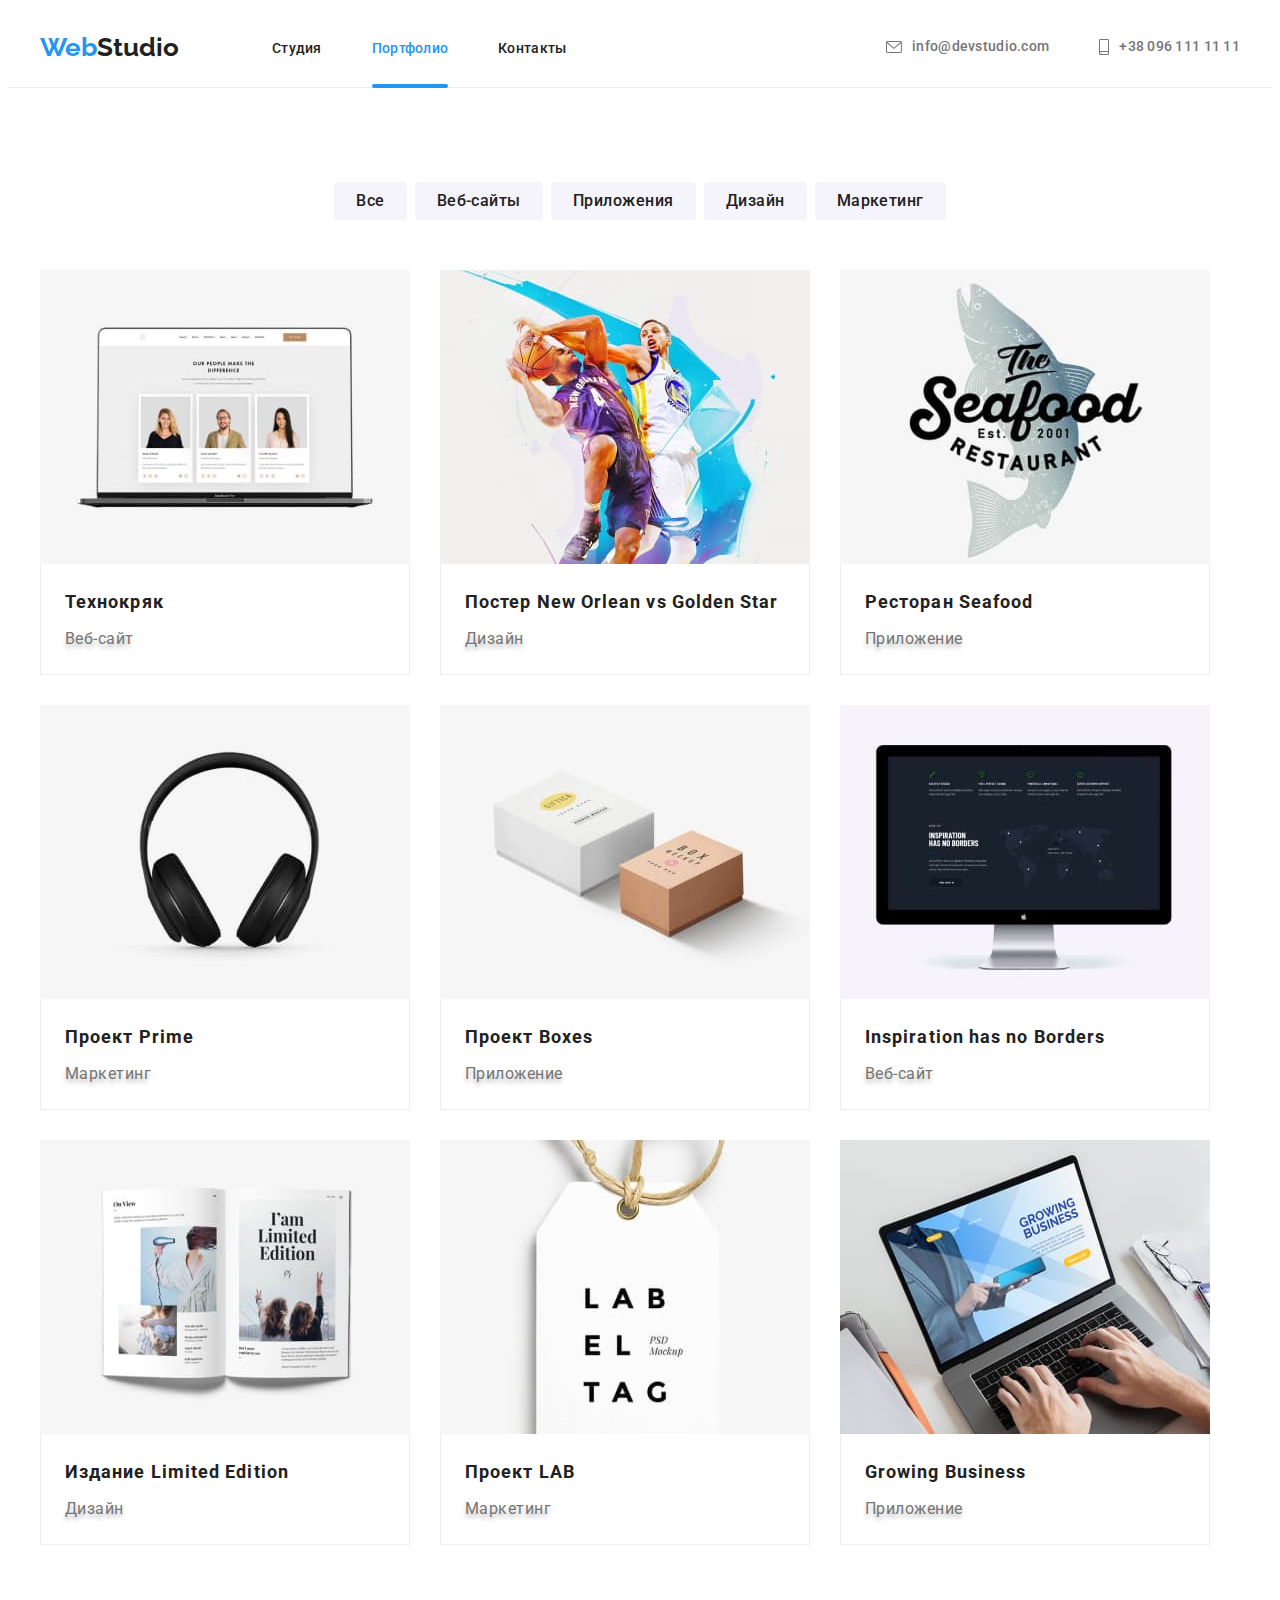
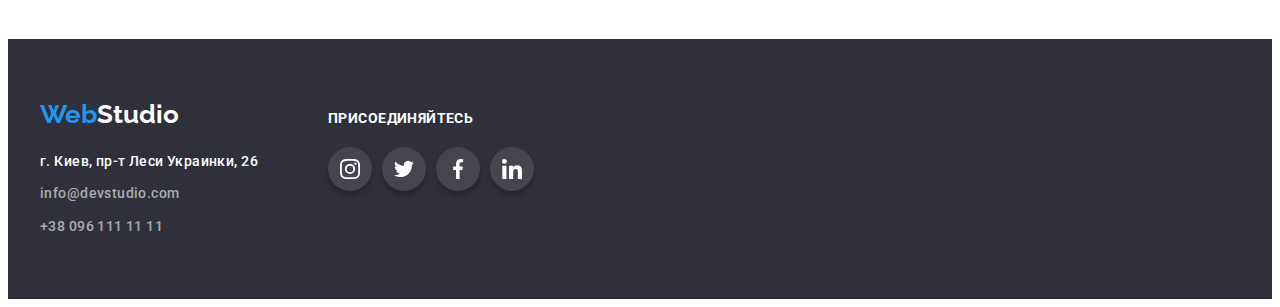
==== porfolio.html @ 0362a979 "add files from 5 repository" ====
<!DOCTYPE html>
<html lang="ru">
  <head>
    <meta charset="UTF-8" />
    <meta http-equiv="X-UA-Compatible" content="IE=edge" />
    <meta name="viewport" content="width=device-width, initial-scale=1.0" />
    <title>Home Work 5</title>
    <link rel="preconnect" href="https://fonts.googleapis.com" />
    <link rel="preconnect" href="https://fonts.gstatic.com" crossorigin />
    <link
      href="https://fonts.googleapis.com/css2?family=Raleway:wght@700&family=Roboto:wght@400;500;700;900&display=swap"
      rel="stylesheet"
    />
    <link
      rel="stylesheet"
      href="https://cdnjs.cloudflare.com/ajax/libs/modern-normalize/1.1.0/modern-normalize.min.css"
      integrity="sha512-wpPYUAdjBVSE4KJnH1VR1HeZfpl1ub8YT/NKx4PuQ5NmX2tKuGu6U/JRp5y+Y8XG2tV+wKQpNHVUX03MfMFn9Q=="
      crossorigin="anonymous"
      referrerpolicy="no-referrer"
    />
    <link rel="stylesheet" href="./css/styles.css" />
  </head>
  <body>
    <header class="header">
      <div class="container">
        <div class="flex-container">
          <a href="" class="header-logo"><span class="logo-span">Web</span>Studio</a>
          <nav>
            <ul class="marker-list header-list">
              <li class="item"><a class="nav-link" href="./index.html">Студия</a></li>
              <li class="item"><a class="nav-link current" href="">Портфолио</a></li>
              <li class="item"><a class="nav-link" href="">Контакты</a></li>
            </ul>
          </nav>
          <ul class="marker-list header-list-contact">
            <li class="contact-item">
              <a class="contact-link" href="mailto:info@devstudio.com">
                <svg class="icon-header-mail" width="16" height="12">
                  <use href="./images/symbol-defs.svg#header-icon1"></use></svg
                >info@devstudio.com</a
              >
            </li>
            <li class="contact-item">
              <a class="contact-link" href="tel:+380961111111">
                <svg class="icon-header-mail" width="10" height="16">
                  <use href="./images/symbol-defs.svg#header-icon2"></use>
                </svg>
                +38 096 111 11 11
              </a>
            </li>
          </ul>
        </div>
      </div>
    </header>
    <main>
      <section class="section-portfolio">
        <div class="container">
          <h1 class="visually-hidden">Наши проекты</h1>
          <ul class="marker-list btn-list">
            <li class="item"><button class="button-portfolio" type="button">Все</button></li>
            <li class="item"><button class="button-portfolio" type="button">Веб-сайты</button></li>
            <li class="item"><button class="button-portfolio" type="button">Приложения</button></li>
            <li class="item"><button class="button-portfolio" type="button">Дизайн</button></li>
            <li class="item"><button class="button-portfolio" type="button">Маркетинг</button></li>
          </ul>
          <ul class="marker-list cards-list">
            <li class="item">
              <a href="" class="link-img">
                <div class="img-wrapper">
                  <img src="./images/projects-img1.jpg" alt="Технокряк" width="370" height="294" />
                  <p class="overlay">
                    Технокряк это современная площадка распространения коронавируса. Компании
                    используют эту платформу для цифрового шпионажа и атак на защищённые сервера
                    конкурентов.
                  </p>
                </div>
                <div class="text-card">
                  <h2 class="portfolio-title">Технокряк</h2>
                  <p class="text-services">Веб-сайт</p>
                </div>
              </a>
            </li>

            <li class="item">
              <a href="" class="link-img">
                <div class="img-wrapper">
                  <img
                    src="./images/projects-img2.jpg"
                    alt="Постер New Orlean vs Golden Star"
                    width="370"
                    height="294"
                  />
                  <p class="overlay">
                    Технокряк это современная площадка распространения коронавируса. Компании
                    используют эту платформу для цифрового шпионажа и атак на защищённые сервера
                    конкурентов.
                  </p>
                </div>
                <div class="text-card">
                  <h2 class="portfolio-title">
                    Постер <span lang="en">New Orlean vs Golden Star</span>
                  </h2>
                  <p class="text-services">Дизайн</p>
                </div>
              </a>
            </li>

            <li class="item">
              <a href="" class="link-img">
                <div class="img-wrapper">
                  <img
                    src="./images/projects-img3.jpg"
                    alt="Ресторан Seafood"
                    width="370"
                    height="294"
                  />
                  <p class="overlay">
                    Технокряк это современная площадка распространения коронавируса. Компании
                    используют эту платформу для цифрового шпионажа и атак на защищённые сервера
                    конкурентов.
                  </p>
                </div>
                <div class="text-card">
                  <h2 class="portfolio-title">Ресторан <span lang="en">Seafood</span></h2>
                  <p class="text-services">Приложение</p>
                </div>
              </a>
            </li>

            <li class="item">
              <a href="" class="link-img">
                <div class="img-wrapper">
                  <img
                    src="./images/projects-img4.jpg"
                    alt="Проект Prime"
                    width="370"
                    height="294"
                  />
                  <p class="overlay">
                    Технокряк это современная площадка распространения коронавируса. Компании
                    используют эту платформу для цифрового шпионажа и атак на защищённые сервера
                    конкурентов.
                  </p>
                </div>
                <div class="text-card">
                  <h2 class="portfolio-title">Проект <span lang="en">Prime</span></h2>
                  <p class="text-services">Маркетинг</p>
                </div>
              </a>
            </li>

            <li class="item">
              <a href="" class="link-img">
                <div class="img-wrapper">
                  <img
                    src="./images/projects-img5.jpg"
                    alt="Проект Boxes"
                    width="370"
                    height="294"
                  />
                  <p class="overlay">
                    Технокряк это современная площадка распространения коронавируса. Компании
                    используют эту платформу для цифрового шпионажа и атак на защищённые сервера
                    конкурентов.
                  </p>
                </div>

                <div class="text-card">
                  <h2 class="portfolio-title">Проект <span lang="en">Boxes</span></h2>
                  <p class="text-services">Приложение</p>
                </div>
              </a>
            </li>

            <li class="item">
              <a href="" class="link-img">
                <div class="img-wrapper">
                  <img
                    src="./images/projects-img6.jpg"
                    alt="Inspiration has no Borders"
                    width="370"
                    height="294"
                  />
                  <p class="overlay">
                    Технокряк это современная площадка распространения коронавируса. Компании
                    используют эту платформу для цифрового шпионажа и атак на защищённые сервера
                    конкурентов.
                  </p>
                </div>
                <div class="text-card">
                  <h2 lang="en" class="portfolio-title">Inspiration has no Borders</h2>
                  <p class="text-services">Веб-сайт</p>
                </div>
              </a>
            </li>

            <li class="item">
              <a href="" class="link-img">
                <div class="img-wrapper">
                  <img
                    src="./images/projects-img7.jpg"
                    alt="Издание Limited Edition"
                    width="370"
                    height="294"
                  />
                  <p class="overlay">
                    Технокряк это современная площадка распространения коронавируса. Компании
                    используют эту платформу для цифрового шпионажа и атак на защищённые сервера
                    конкурентов.
                  </p>
                </div>
                <div class="text-card">
                  <h2 class="portfolio-title">Издание <span lang="en">Limited Edition</span></h2>
                  <p class="text-services">Дизайн</p>
                </div>
              </a>
            </li>

            <li class="item">
              <a href="" class="link-img">
                <div class="img-wrapper">
                  <img src="./images/projects-img8.jpg" alt="Проект LAB" width="370" height="294" />
                  <p class="overlay">
                    Технокряк это современная площадка распространения коронавируса. Компании
                    используют эту платформу для цифрового шпионажа и атак на защищённые сервера
                    конкурентов.
                  </p>
                </div>
                <div class="text-card">
                  <h2 class="portfolio-title">Проект LAB</h2>
                  <p class="text-services">Маркетинг</p>
                </div>
              </a>
            </li>

            <li class="item">
              <a href="" class="link-img">
                <div class="img-wrapper">
                  <img
                    src="./images/projects-img9.jpg"
                    alt="Growing Business"
                    width="370"
                    height="294"
                  />
                  <p class="overlay">
                    Технокряк это современная площадка распространения коронавируса. Компании
                    используют эту платформу для цифрового шпионажа и атак на защищённые сервера
                    конкурентов.
                  </p>
                </div>
                <div class="text-card">
                  <h2 class="portfolio-title" lang="en">Growing Business</h2>
                  <p class="text-services">Приложение</p>
                </div>
              </a>
            </li>
          </ul>
        </div>
      </section>
    </main>
    <footer class="footer">
      <div class="container footer-flex-container">
        <div class="link-wrapper">
          <a href="" class="footer-logo"><span class="logo-span">Web</span>Studio</a>
          <address>
            <ul class="marker-list">
              <li class="item">
                <a
                  class="footer-link-contact footer-link-adress"
                  href="https://goo.gl/maps/3jRDSdYq94xRZy5t9"
                  target="_blank"
                  >г. Киев, пр-т Леси Украинки, 26</a
                >
              </li>
              <li class="item">
                <a class="footer-link-contact" href="mailto:info@devstudio.com"
                  >info@devstudio.com</a
                >
              </li>
              <li class="item">
                <a class="footer-link-contact" href="tel:+380961111111">+38 096 111 11 11</a>
              </li>
            </ul>
          </address>
        </div>
        <div class="footer-icon-wrapper">
          <p class="text-footer-icon">присоединяйтесь</p>
          <ul class="list-icon-wrapper">
            <li class="item-footer-icon">
              <a href="" class="footer-link-icon">
                <svg class="icon-social" width="20" height="20">
                  <use href="./images/symbol-defs.svg#instagram-icon"></use>
                </svg>
              </a>
            </li>
            <li class="item-footer-icon">
              <a href="" class="footer-link-icon">
                <svg class="icon-social" width="20" height="20">
                  <use href="./images/symbol-defs.svg#twitter-icon"></use>
                </svg>
              </a>
            </li>
            <li class="item-footer-icon">
              <a href="" class="footer-link-icon">
                <svg class="icon-social" width="20" height="20">
                  <use href="./images/symbol-defs.svg#facebook-icon"></use>
                </svg>
              </a>
            </li>
            <li class="item-footer-icon">
              <a href="" class="footer-link-icon">
                <svg class="icon-social" width="20" height="20">
                  <use href="./images/symbol-defs.svg#linkedin-icon"></use>
                </svg>
              </a>
            </li>
          </ul>
        </div>
      </div>
    </footer>
  </body>
</html>
---- css/styles.css ----
:root {
  --main-color: #757575;

  --dark-color: #212121;

  --secondary-color: #ffffff;

  --footer-link-color: rgba(255, 255, 255, 0.6);

  --hover-color: #2196f3;

  --font-text: 14px;

  --font-weight-main: 500;
}

body {
  font-family: 'Roboto', sans-serif;
  color: var(--main-color);
}

h1,
h2,
h3,
h4,
ul,
p {
  margin: 0;
  padding: 0;
}

img {
  display: block;
}
.marker-list {
  list-style-type: none;
  padding: 0;
}

/* =====HEADER START====== */
.header {
  border-bottom: 1px solid #ececec;
}

.container {
  width: 1200px;
  padding: 0 15px;
  margin: 0 auto;
}

header a {
  padding: 24px 0px;
}
.flex-container {
  display: flex;
  align-items: center;
}

.header-logo {
  font-family: 'Raleway', sans-serif;
  font-size: 26px;
  font-weight: 700;
  line-height: 1.19;
  text-decoration: none;
  color: var(--dark-color);
  margin-right: 93px;

  transition: text-shadow 250ms cubic-bezier(0.4, 0, 0.2, 1);
}

.header-logo:hover,
.header-logo:focus {
  text-shadow: 0px 4px 4px rgba(0, 0, 0, 0.25), 0px 4px 4px rgba(0, 0, 0, 0.25);
}

.logo-span {
  color: var(--hover-color);
}

.header-list {
  display: flex;
}

.header-list > .item:not(:last-child) {
  margin-right: 50px;
}
.marker-list .nav-link {
  position: relative;
  padding-bottom: 32px;

  font-size: var(--font-text);
  font-weight: var(--font-weight-main);
  line-height: 1.14;
  text-decoration: none;
  color: var(--dark-color);
  letter-spacing: 0.02em;

  transition: color 250ms cubic-bezier(0.4, 0, 0.2, 1);
}

.nav-link:hover,
.nav-link:focus {
  color: var(--hover-color);
}

.marker-list .current {
  color: var(--hover-color);
}

.marker-list .current::after {
content: "";

position: absolute;
bottom: 0;
left: 0;
width: 100%;
height: 4px;
background: #2196F3;
border-radius: 2px;
}

.header-list-contact > .contact-item:first-child {
  margin-right: 50px;
}

.header-list-contact {
  display: flex;
  margin-left: auto;
}

.contact-link {
  display: flex;
  justify-content: center;
  align-items: center;
  font-size: var(--font-text);
  font-weight: var(--font-weight-main);
  line-height: 1.14;
  text-decoration: none;
  color: var(--main-color);
  font-style: normal;
  letter-spacing: 0.02em;

  transition: color 250ms cubic-bezier(0.4, 0, 0.2, 1);
}

.contact-link:hover,
.contact-link:focus {
  color: var(--hover-color);
}

.icon-header-mail {
  margin-right: 10px;
  fill: currentColor;
}

/* =====HEADER END====== */

/* =======HERO START====== */
.hero-section {
  margin-right: auto;
  margin-left: auto;
  max-width: 1600px;
  height: 600px;
  padding-bottom: 200px;
  padding-top: 200px;

  text-align: center;
  background-image: linear-gradient(rgba(47, 48, 58, 0.4), rgba(47, 48, 58, 0.4)),
    url(../images/background-img1.jpg);
  background-repeat: no-repeat;
  background-size: cover;
  background-color: #2f303a;
}

.main-title {
  margin-bottom: 30px;

  color: var(--secondary-color);
  font-weight: 900;
  line-height: 1.36;
  font-size: 44px;
  text-transform: uppercase;
  letter-spacing: 0.06em;
  text-align: center;
}

.btn-order-service {
  padding: 10px 32px;
  border: 0px;
  border-radius: 4px;

  font-family: 'Roboto', sans-serif;
  color: var(--secondary-color);
  font-weight: 700;
  font-size: 16px;
  line-height: 1.87;
  letter-spacing: 0.06em;
  background-color: #188ce8;
  box-shadow: 0px 4px 4px rgba(0, 0, 0, 0.15);

  cursor: pointer;
  transition: background-color 250ms cubic-bezier(0.4, 0, 0.2, 1);
}

.btn-order-service:hover,
.btn-order-service:focus {
  background-color: var(--hover-color);
}
/* =======HERO END====== */

/* ======SECTION OPPORTUNITIES START======= */

/* Утилита скрытия текста */
.visually-hidden {
  position: absolute;
  width: 1px;
  height: 1px;
  margin: -1px;
  border: 0;
  padding: 0;
  white-space: nowrap;
  clip-path: inset(100%);
  clip: rect(0 0 0 0);
  overflow: hidden;
}

.section {
  padding: 94px 0;
}

.list-box {
  display: flex;
}

.list-box > .item {
  width: 270px;
}

.list-box .item:not(:last-child) {
  margin-right: 30px;
}

.icon-element {
  display: flex;
  justify-content: center;
  align-items: center;
  width: 270px;
  height: 120px;
  margin-bottom: 30px;
  border-radius: 4px;

  background-color: #f5f4fa;
}
.small-title {
  margin-bottom: 10px;

  line-height: 1.14;
  letter-spacing: 0.03em;
  text-transform: uppercase;
  color: var(--dark-color);
  font-size: var(--font-text);
  font-weight: 700;
}

.text-title {
  font-size: var(--font-text);
  letter-spacing: 0.03em;
  line-height: 1.71;
}

/* ======SECTION OPPORTUNITIES END======= */

/* ======SECTION ABOUT US START======= */
.section-about-us {
  padding-top: 0;
}

.flex-box-img {
  display: flex;
  margin-left: -30px;
  margin-top: -30px;

  flex-basis: calc((100% - 90px) / 4);
}

.flex-box-img .item {
  margin-left: 30px;
  margin-top: 30px;
}

.box-computer-img {
position: relative;

}

.text-on-img {
position: absolute;
bottom: 0;
left: 0;

display:flex;
justify-content: center;
align-items: center;
width: 370px;
height: 70px;

font-weight: 700;
font-size: 14px;
line-height: 1.14;
text-transform: uppercase;
color: white;
background: rgba(47, 48, 58, 0.8);


}

.section-title {
  margin-bottom: 50px;

  text-align: center;
  font-weight: 700;
  font-size: 36px;
  line-height: 1.16;
  letter-spacing: 0.03em;
  color: var(--dark-color);
}

/* ======SECTION ABOUT US END======= */

/* ======SECTION COMMAND START====== */
.section-command {
  background-color: #f5f4fa;
}

.flex-box-pic {
  display: flex;
  flex-basis: calc((100% - 120px) / 4);

  margin-left: -30px;
}

.item-pic {
  margin-left: 30px;

  text-align: center;
  background: #ffffff;
  box-shadow: 0px 1px 3px rgba(0, 0, 0, 0.12), 0px 1px 1px rgba(0, 0, 0, 0.14),
    0px 2px 1px rgba(0, 0, 0, 0.2);
  border-radius: 0px 0px 4px 4px;
}

.text-wrapper {
  padding-bottom: 30px;
  padding-top: 30px;
}

.title-our-command {
  text-shadow: 0px 4px 4px rgba(0, 0, 0, 0.25);
}

.title-staff {
  margin-bottom: 10px;

  color: var(--dark-color);
  font-size: 16px;
  line-height: 1.18;
  letter-spacing: 0.03em;
  font-weight: 500;
}

.text-staff-position {
  margin-bottom: 28px;

  font-size: 16px;
  line-height: 1.18;
  letter-spacing: 0.03em;
}

.icon-wrapper {
  display: flex;
  align-items: center;
  justify-content: center;
}

.link-social-icon {
  display: flex;
  justify-content: center;
  align-items: center;
  width: 44px;
  height: 44px;
  color: #afb1b8;
  cursor: pointer;
  transition: color 250ms cubic-bezier(0.4, 0, 0.2, 1),
    background-color 250ms cubic-bezier(0.4, 0, 0.2, 1),
    border-radius 250ms cubic-bezier(0.4, 0, 0.2, 1);
}

.link-social-icon:hover,
.link-social-icon:focus {
  color: var(--secondary-color);
  background-color: var(--hover-color);
  border-radius: 50%;
}

.link-social-icon:not(:last-child) {
  margin-right: 10px;
}

.icon-social {
  fill: currentColor;
}

/* ======SECTION COMMAND END====== */

/* ======SECTION CLIENTS START====== */
.section-clients {
  padding-top: 93px;
  padding-bottom: 88px;
}

.section-clients li {
  list-style: none;
}

.section-title.title-clients {
  margin-bottom: 57px;
}
.list-icon {
  display: flex;
}
.item-icon:not(:first-child) {
  margin-left: 30px;
}

.link-icon {
  display: block;
}

.link-icon {
  display: flex;
  width: 170px;
  height: 92px;
  justify-content: center;
  align-items: center;
  color: #afb1b8;
  border: 1px solid #afb1b8;
  border-radius: 4px;

  transition: color 250ms cubic-bezier(0.4, 0, 0.2, 1), border 250ms cubic-bezier(0.4, 0, 0.2, 1);
}

.link-icon:hover,
.link-icon:focus {
  color: #2196f3;
  border: 1px solid #2196f3;
}

.icon-clients {
  fill: currentColor;
}

/* ======SECTION CLIENTS END====== */

/* =======PAGE PORTFOLIO START====== */
.section-portfolio {
  padding-top: 94px;
  padding-bottom: 94px;
}

.btn-list {
  display: flex;
  justify-content: center;
  margin-bottom: 50px;
}

.btn-list > .item:not(:last-child) {
  margin-right: 8px;
}

.button-portfolio {
  padding: 6px 22px;
  border: 0;
  border-radius: 4px;

  font-family: 'Roboto', sans-serif;
  font-weight: var(--font-weight-main);
  font-size: 16px;
  line-height: 1.62;
  letter-spacing: 0.03em;
  color: var(--dark-color);
  background: #f5f4fa;

  cursor: pointer;

  transition: color 250ms cubic-bezier(0.4, 0, 0.2, 1),
    background-color 250ms cubic-bezier(0.4, 0, 0.2, 1),
    box-shadow 250ms cubic-bezier(0.4, 0, 0.2, 1);
}

.button-portfolio:hover,
.button-portfolio:focus {
  color: var(--secondary-color);
  background-color: var(--hover-color);
  box-shadow: 0px 3px 1px rgba(0, 0, 0, 0.1), 0px 1px 2px rgba(0, 0, 0, 0.08),
    0px 2px 2px rgba(0, 0, 0, 0.12);
}

.cards-list {
  display: flex;
  flex-wrap: wrap;
  flex-basis: calc((100% - 90px) / 3);
  margin-left: -30px;
  margin-top: -30px;
}

.cards-list > .item {
  margin-left: 30px;
  margin-top: 30px;
  transition: box-shadow 250ms cubic-bezier(0.4, 0, 0.2, 1);
}

.cards-list .item:hover {
  box-shadow: 0px 4px 4px rgba(0, 0, 0, 0.25);
}

.link-img {
  text-decoration: none;
  color: var(--main-color);
}

/* OVERLAY START*/
.img-wrapper {
  position: relative;
  overflow: hidden; 
}

.overlay {
  position: absolute;
  top: 0;
  left: 0;
  width: 100%;
  height: 100%;
  overflow: auto;

  padding: 63px 24px;

  color: var(--secondary-color);
  font-size: 18px;
  line-height: 1.55;

  transform: translateY(100%);
  transition: transform 250ms cubic-bezier(0.4, 0, 0.2, 1),
    background 250ms cubic-bezier(0.4, 0, 0.2, 1);
}

.link-img:hover .overlay,
.link-img:focus .overlay {
  transform: translateY(0%);
  background: rgba(33, 150, 243, 0.9);
}

/* OVERLAY END*/
.text-card {
  padding: 20px 24px;

  background: #ffffff;
  border-bottom: 1px solid #eeeeee;
  border-right: 1px solid #eeeeee;
  border-left: 1px solid #eeeeee;
}

.portfolio-title {
  margin-bottom: 4px;

  color: var(--dark-color);
  font-size: 18px;
  line-height: 2;
  letter-spacing: 0.06em;
  font-weight: 700;
}

.text-services {
  font-size: 16px;
  line-height: 1.87;
  letter-spacing: 0.03em;
  text-shadow: 0px 4px 4px rgba(0, 0, 0, 0.25);
}
/* =======PAGE PORTFOLIO END======= */

/* ======FOOTER START====== */
.footer {
  background: #2f303a;
  padding-bottom: 60px;
  padding-top: 60px;
}

.footer-logo {
  display: inline-block;
  margin-bottom: 20px;

  font-family: 'Raleway', sans-serif;
  font-size: 26px;
  font-weight: 700;
  line-height: 1.19;
  text-decoration: none;
  color: var(--secondary-color);

  transition: text-shadow 250ms cubic-bezier(0.4, 0, 0.2, 1);
}

.footer-logo:hover,
.footer-logo:focus {
  text-shadow: 0px 4px 4px rgba(0, 0, 0, 0.25), 0px 4px 4px rgba(0, 0, 0, 0.25);
}

.footer .item:not(:last-child) {
  margin-bottom: 9px;
}
.footer-link-contact {
  font-size: var(--font-text);
  font-weight: var(--font-weight-main);
  line-height: 1.71;
  text-decoration: none;
  color: var(--footer-link-color);
  letter-spacing: 0.03em;
  font-style: normal;

  transition: color 250ms cubic-bezier(0.4, 0, 0.2, 1);
}

.footer-link-contact:hover,
.footer-link-contact:focus {
  color: var(--hover-color);
}

.footer-link-adress {
  color: var(--secondary-color);
}

.list-icon-wrapper li {
  list-style: none;
}
/* STYLES FOR ICON */
.footer-flex-container {
  display: flex;
  align-items: baseline;
}

.link-wrapper {
  margin-right: 70px;
}

.text-footer-icon {
  margin-bottom: 20px;

  font-weight: bold;
  font-size: 14px;
  line-height: 1.14;
  letter-spacing: 0.03em;
  text-transform: uppercase;

  color: #ffffff;
}

.list-icon-wrapper {
  display: flex;
}
.item-footer-icon {
  list-style: none;
}
.item-footer-icon:not(:last-child) {
  margin-right: 10px;
}
.footer-link-icon {
  display: flex;
  align-items: center;
  justify-content: center;
  width: 44px;
  height: 44px;

  color: white;
  background-color: rgba(255, 255, 255, 0.1);
  border-radius: 50%;
  box-shadow: 0px 4px 4px rgba(0, 0, 0, 0.25);
  cursor: pointer;

  transition: background-color 250ms cubic-bezier(0.4, 0, 0.2, 1);
}

.footer-link-icon:hover,
.footer-link-icon:focus {
  background-color: var(--hover-color);
}

/* ======FOOTER END====== */


/* BACKDROP START*/

.backdrop {
position: fixed;
left: 0;
top: 0;

width: 100vw;
height: 100vh;

background: rgba(0, 0, 0, 0.2);
transition: opacity 250ms cubic-bezier(0.4, 0, 0.2, 1), visibility 250ms cubic-bezier(0.4, 0, 0.2, 1);
}

.backdrop.is-hidden {
opacity: 0;
visibility: hidden;
pointer-events: 0;
}

.modal{
position: absolute;
top: 50%;
left: 50%;
transform: translate(-50%,-50%);

width:528px;
height: 581px;

background: #FFFFFF;
box-shadow: 0px 1px 3px rgba(0, 0, 0, 0.12),
0px 1px 1px rgba(0, 0, 0, 0.14),
0px 2px 1px rgba(0, 0, 0, 0.2);
border-radius: 4px;
}

.btn-modal {
position: absolute;
top: 8px;
right: 8px;

display: flex;
justify-content: center;
align-items: center;
padding: 0;

width: 30px;
height: 30px;
border-radius: 50%;

background: #FFFFFF;
border: 1px solid rgba(0, 0, 0, 0.1);
cursor: pointer;
}

/* BACKDROP END*/
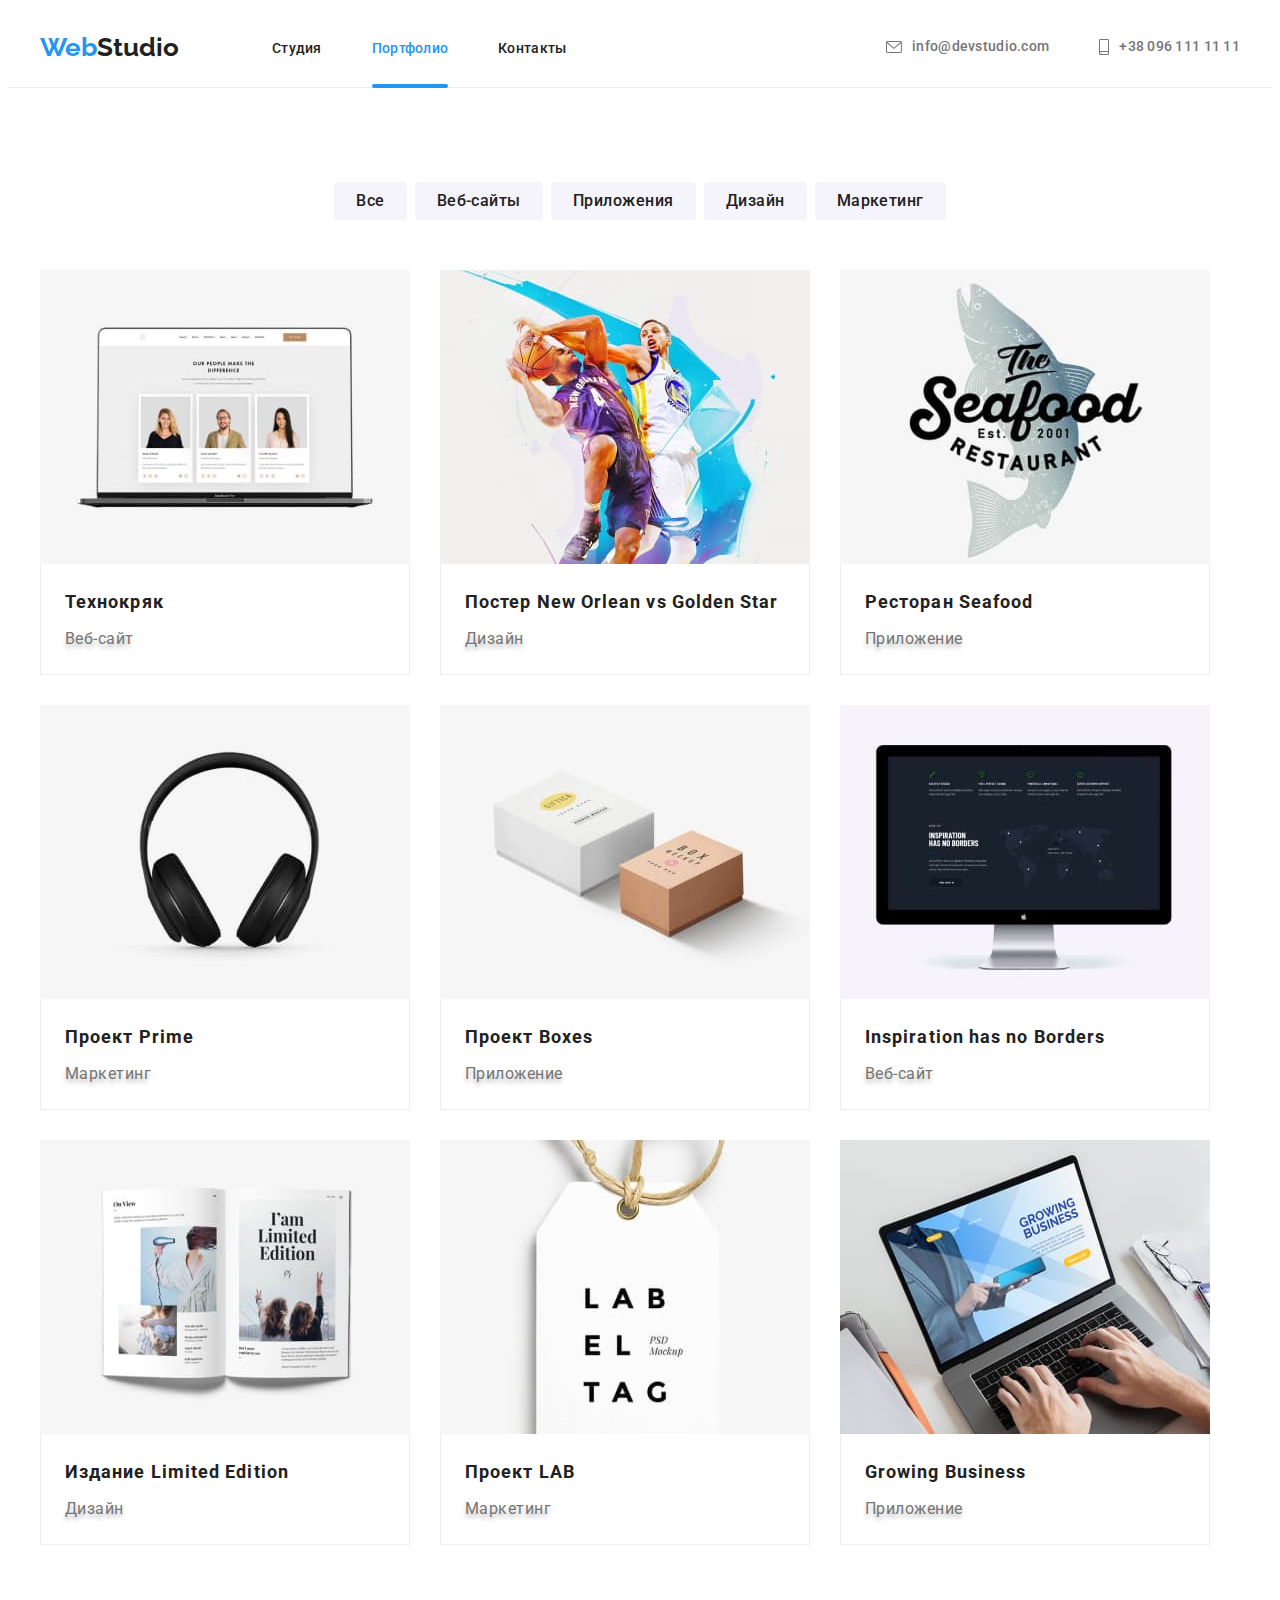
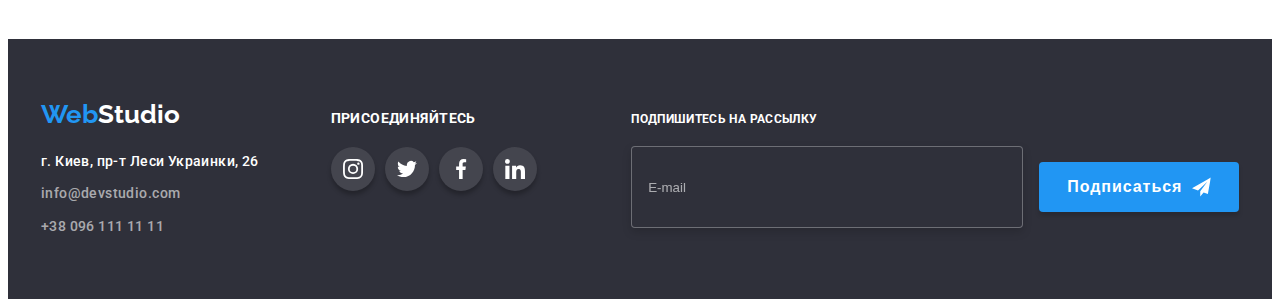
==== commit b84d6750: "add form in modal window and in footer add form too" ====
--- a/porfolio.html
+++ b/porfolio.html
@@ -316,6 +316,23 @@
             </li>
           </ul>
         </div>
+        <form name="footer-form" autocomplete="on">
+          <label for="footer-mail" class="contact-form-mail-label">Подпишитесь на рассылку</label>
+          <input
+            type="email"
+            name="user-mail-footer"
+            class="contact-form-mail"
+            id="footer-mail"
+            placeholder="E-mail"
+            required
+          />
+          <button type="submit" class="contact-form-submit-button">
+            Подписаться
+            <svg class="btn-footer-icon" width="24px" height="24px">
+              <use href="./images/symbol-defs.svg#btn-telegram-icon"></use>
+            </svg>
+          </button>
+        </form>
       </div>
     </footer>
   </body>
--- a/css/styles.css
+++ b/css/styles.css
@@ -18,6 +18,7 @@
   font-family: 'Roboto', sans-serif;
   color: var(--main-color);
 }
+
 
 h1,
 h2,
@@ -643,7 +644,13 @@
 /* STYLES FOR ICON */
 .footer-flex-container {
   display: flex;
+  justify-content: space-around;
   align-items: baseline;
+}
+
+.footer-icon-wrapper {
+margin-right: 93px;
+
 }
 
 .link-wrapper {
@@ -692,6 +699,69 @@
   background-color: var(--hover-color);
 }
 
+/* STYLES FOR ICON END */
+.contact-form-mail-label {
+display: block;
+margin-bottom: 20px; 
+
+color: var(--secondary-color);
+font-weight: 700;
+font-size: 12px;
+line-height: 1.14;
+letter-spacing: 0.03em; 
+text-transform: uppercase;
+}
+
+.contact-form-mail {
+margin-right: 12px;
+padding: 15px 16px;
+width: 358px;
+height: 50px;
+color: var(--secondary-color);
+
+border: 1px solid rgba(255, 255, 255, 0.3);
+filter: drop-shadow(0px 4px 4px rgba(0, 0, 0, 0.15));
+border-radius: 4px;
+background-color: #2F303A;
+outline: none;
+}
+
+.contact-form-mail::placeholder {
+color: rgba(255, 255, 255, 0.6);
+}
+
+.contact-form-submit-button {
+display: inline-flex;
+align-items: center;
+padding: 10px 28px;
+width: 200px;
+height: 50px;
+
+font-weight: 700;
+font-size: 16px;
+line-height: 1.87;
+letter-spacing: 0.06em;
+
+border: var(--hover-color);
+border-radius: 4px;
+background-color: #2196F3;
+box-shadow: 0px 4px 4px rgba(0, 0, 0, 0.15);
+color:var(--secondary-color);
+
+cursor: pointer;
+transition: background-color 250ms cubic-bezier(0.4, 0, 0.2, 1);
+}
+
+.contact-form-submit-button:focus,
+.contact-form-submit-button:hover {
+background-color: rgba(33, 150, 243, 0.9);
+}
+
+.btn-footer-icon {
+margin-left: 10px;
+}
+
+
 /* ======FOOTER END====== */
 
 
@@ -713,7 +783,7 @@
 opacity: 0;
 visibility: hidden;
 pointer-events: 0;
-}
+}   
 
 .modal{
 position: absolute;
@@ -723,6 +793,11 @@
 
 width:528px;
 height: 581px;
+padding-top: 44.5px;
+padding-left: 36px;
+padding-right: 44px;
+padding-bottom:35px ;
+
 
 background: #FFFFFF;
 box-shadow: 0px 1px 3px rgba(0, 0, 0, 0.12),
@@ -749,5 +824,159 @@
 border: 1px solid rgba(0, 0, 0, 0.1);
 cursor: pointer;
 }
+.modal-form {
+  display: flex;
+  flex-direction: column;
+
+}
+.title-modal-form {
+display: block;
+text-align: center;
+margin-bottom: 30px;
+
+font-weight: 700;
+font-size: 20px;
+line-height: 1.15;
+letter-spacing: 0.03em;
+color: #212121;
+
+font-family: 'Roboto';
+font-style: normal;
+font-weight: 700;
+font-size: 20px;
+line-height: 23px;
+text-align: center;
+letter-spacing: 0.03em;
+
+color: #212121;
+}
+
+
+
+.modal-form-label {
+display: block;
+margin-bottom: 4px;
+
+
+font-size: 12px;
+line-height: 1.16;
+letter-spacing: 0.01em;
+color: #757575;
+
+}
+
+.modal-form-input {
+
+display: block;
+width: 100%;
+height: 40px;
+padding: 12px 11px;
+margin-bottom: 4px;
+outline: none;
+border: 1px solid rgba(33, 33, 33, 0.2);
+border-radius: 4px;
+}
+
+.modal-form-input:focus {
+border-color: #2196F3;
+}
+
+
+.textarea-form {
+height: 120px;
+resize: none;
+
+}
+
+.textarea-form::placeholder {
+font-size: 12px;
+line-height: 1.16;
+letter-spacing: 0.01em;
+color: rgba(117, 117, 117, 0.5);
+}
+
 
 /* BACKDROP END*/
+
+ /* FORM IN MODAL */
+
+.checkbox-modal-wrapper {
+margin-bottom: 30px;
+
+}
+ 
+.modal-form-checkbox-label {
+  display: flex;
+  align-items: center;
+  font-size: 14px;
+  line-height: 1.71;
+  letter-spacing: 0.03em;
+  color: #757575;
+  cursor: pointer;
+
+}
+
+.modal-form-checkbox-label::before {
+  content: "";
+  display: inline-block;
+  width: 16px;
+  height: 15px;
+  margin-right: 8.5px;
+  border: 1px solid #000000;
+  background-image: url(../images/checbox-modal-icon.svg);
+  background-repeat: no-repeat;
+  background-position: 50% 50%;
+  cursor: pointer;
+  transition: box-shadow 250ms cubic-bezier(0.4, 0, 0.2, 1),
+  background-color 250ms cubic-bezier(0.4, 0, 0.2, 1);
+
+}
+
+.modal-form-checkbox:checked+.modal-form-checkbox-label::before {
+  background-color: #188ce8;
+  border: 0px;
+}
+
+.modal-form-checkbox:focus+.modal-form-checkbox-label::before {
+  box-shadow: 0px 4px 4px rgba(0, 0, 0, 0.25);
+}
+
+.modal-link-policy {
+  font-size: 14px;
+  line-height: 1.71;
+  letter-spacing: 0.03em;
+  text-decoration-line: underline;
+
+  color: #2196F3;
+}
+
+.modal-form-button {
+display: block;
+margin: 0 auto;
+width: 200px;
+height: 50px;
+
+font-weight: 700;
+font-size: 16px;
+line-height:1.87;
+letter-spacing: 0.06em;
+
+background-color: #2196F3;
+border: 0;
+border-radius: 4px;
+color: #FFFFFF;
+cursor: pointer;
+transition: background-color 250ms cubic-bezier(0.4, 0, 0.2, 1);
+}
+
+.modal-form-button:focus,
+.modal-form-button:hover {
+background-color:#188CE8;
+box-shadow: 0px 2px 3px rgba(0, 0, 0, 0.15);
+}
+
+
+
+
+
+/* FORM IN MODAL END */